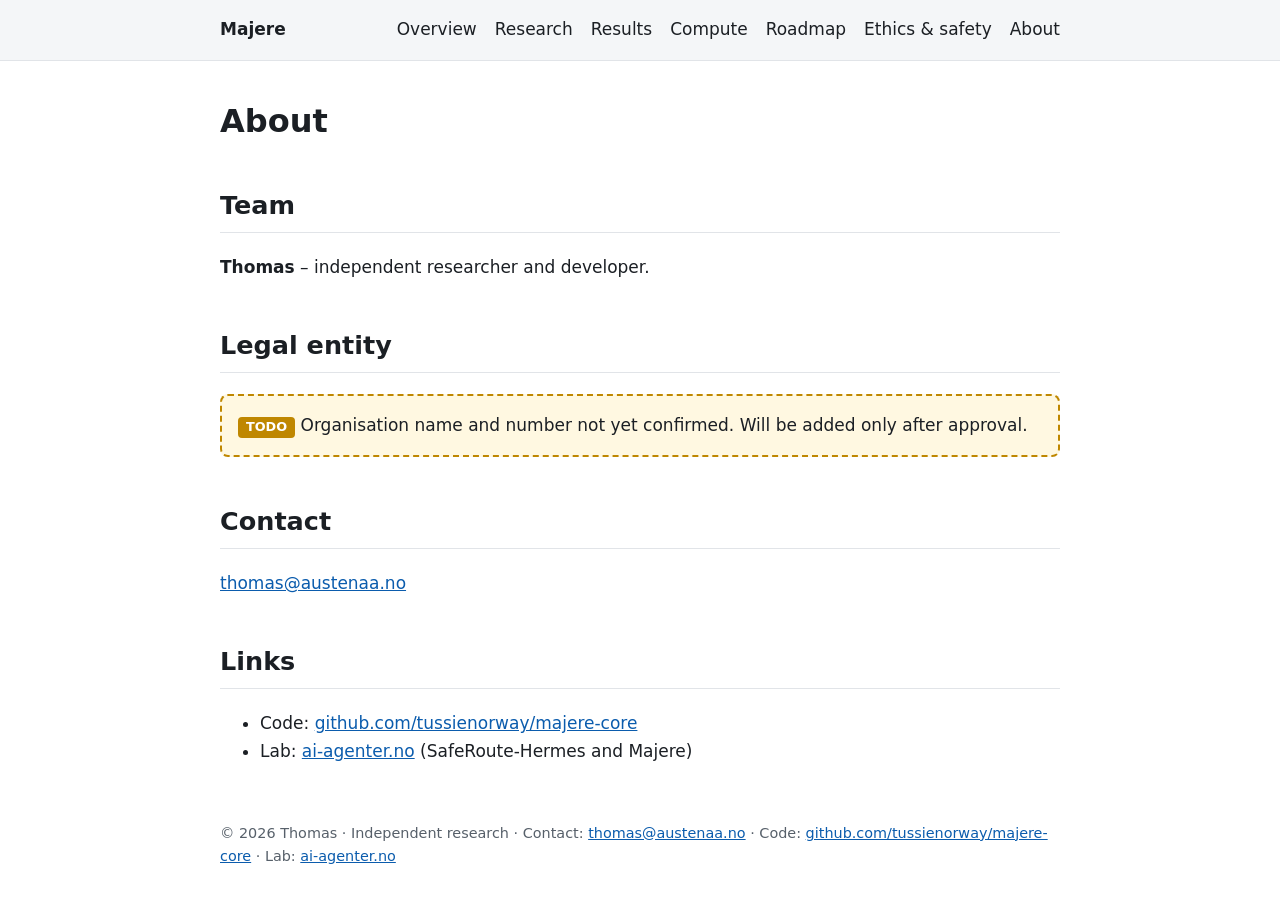
==== about.html @ 30832d52 "Majere project site" ====
<!doctype html><html lang="en"><head><meta charset="utf-8"><meta name="viewport" content="width=device-width,initial-scale=1"><title>About · Majere</title><meta name="description" content="Majere: multi-persona deliberation as an architecture for affect-modulated, self-monitoring language agents. Open, independent research."><link rel="stylesheet" href="style.css"></head><body><header><nav><a class="brand" href="index.html">Majere</a><a href="index.html">Overview</a><a href="research.html">Research</a><a href="results.html">Results</a><a href="compute.html">Compute</a><a href="roadmap.html">Roadmap</a><a href="ethics.html">Ethics &amp; safety</a><a href="about.html">About</a></nav></header><main>
<h1>About</h1>
<h2>Team</h2><p><b>Thomas</b> – independent researcher and developer.</p>
<h2>Legal entity</h2><div class="pending"><span class="tag">TODO</span> Organisation name and number not yet confirmed. Will be added only after approval.</div>
<h2>Contact</h2><p><a href="mailto:thomas@austenaa.no">thomas@austenaa.no</a></p>
<h2>Links</h2><ul><li>Code: <a href="https://github.com/tussienorway/majere-core">github.com/tussienorway/majere-core</a></li><li>Lab: <a href="https://ai-agenter.no">ai-agenter.no</a> (SafeRoute-Hermes and Majere)</li></ul>
</main><footer>© 2026 Thomas · Independent research · Contact: <a href="mailto:thomas@austenaa.no">thomas@austenaa.no</a> · Code: <a href="https://github.com/tussienorway/majere-core">github.com/tussienorway/majere-core</a> · Lab: <a href="https://ai-agenter.no">ai-agenter.no</a></footer></body></html>
---- style.css ----
:root{--fg:#1b1f24;--muted:#57606a;--acc:#0b5cad;--bg:#fff;--soft:#f4f6f8}
*{box-sizing:border-box}body{margin:0;font:17px/1.6 system-ui,-apple-system,Segoe UI,Roboto,sans-serif;color:var(--fg);background:var(--bg)}
header{background:var(--soft);border-bottom:1px solid #e1e4e8}nav,main,footer{max-width:880px;margin:auto;padding:0 20px}
nav{display:flex;gap:18px;align-items:center;height:60px}nav a{color:var(--fg);text-decoration:none}nav .brand{font-weight:700;margin-right:auto}
a{color:var(--acc)}h1{font-size:2rem;line-height:1.25;margin-top:40px}h2{margin-top:44px;border-bottom:1px solid #e1e4e8;padding-bottom:6px}
table{border-collapse:collapse;width:100%;margin:12px 0}th,td{border:1px solid #d0d7de;padding:6px 10px;text-align:left}th{background:var(--soft)}
.pending{border:2px dashed #bf8700;background:#fff8e1;padding:16px;border-radius:8px}.tag{display:inline-block;background:#bf8700;color:#fff;border-radius:4px;padding:0 8px;font-size:.8rem;font-weight:700}
.lead{font-size:1.15rem;color:var(--muted)}footer{color:var(--muted);font-size:.9rem;padding:40px 20px}code{background:var(--soft);padding:1px 5px;border-radius:4px}
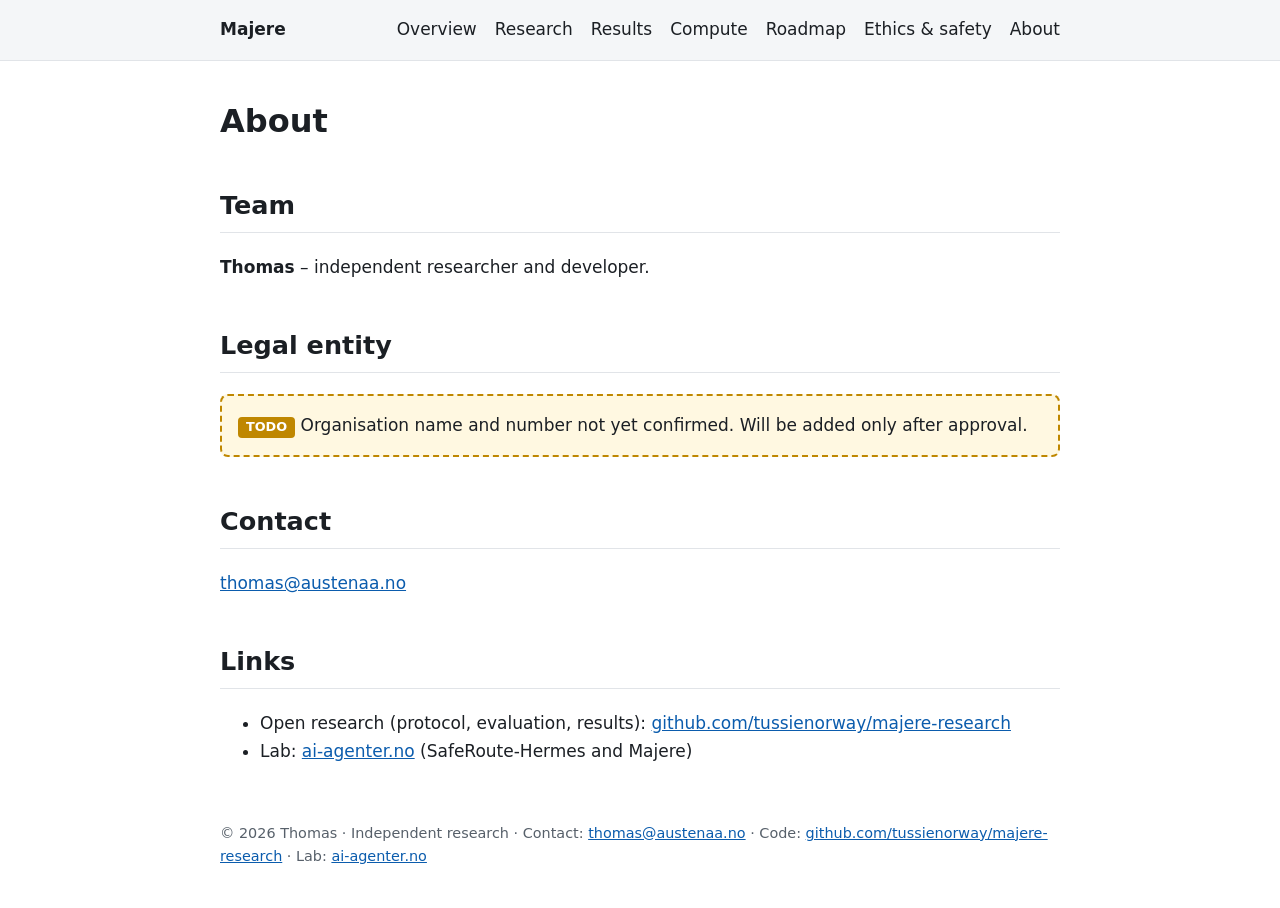
==== commit 05a51f3b: "Link to public majere-research repo" ====
--- a/about.html
+++ b/about.html
@@ -3,5 +3,5 @@
 <h2>Team</h2><p><b>Thomas</b> – independent researcher and developer.</p>
 <h2>Legal entity</h2><div class="pending"><span class="tag">TODO</span> Organisation name and number not yet confirmed. Will be added only after approval.</div>
 <h2>Contact</h2><p><a href="mailto:thomas@austenaa.no">thomas@austenaa.no</a></p>
-<h2>Links</h2><ul><li>Code: <a href="https://github.com/tussienorway/majere-core">github.com/tussienorway/majere-core</a></li><li>Lab: <a href="https://ai-agenter.no">ai-agenter.no</a> (SafeRoute-Hermes and Majere)</li></ul>
-</main><footer>© 2026 Thomas · Independent research · Contact: <a href="mailto:thomas@austenaa.no">thomas@austenaa.no</a> · Code: <a href="https://github.com/tussienorway/majere-core">github.com/tussienorway/majere-core</a> · Lab: <a href="https://ai-agenter.no">ai-agenter.no</a></footer></body></html>+<h2>Links</h2><ul><li>Open research (protocol, evaluation, results): <a href="https://github.com/tussienorway/majere-research">github.com/tussienorway/majere-research</a></li><li>Lab: <a href="https://ai-agenter.no">ai-agenter.no</a> (SafeRoute-Hermes and Majere)</li></ul>
+</main><footer>© 2026 Thomas · Independent research · Contact: <a href="mailto:thomas@austenaa.no">thomas@austenaa.no</a> · Code: <a href="https://github.com/tussienorway/majere-research">github.com/tussienorway/majere-research</a> · Lab: <a href="https://ai-agenter.no">ai-agenter.no</a></footer></body></html>
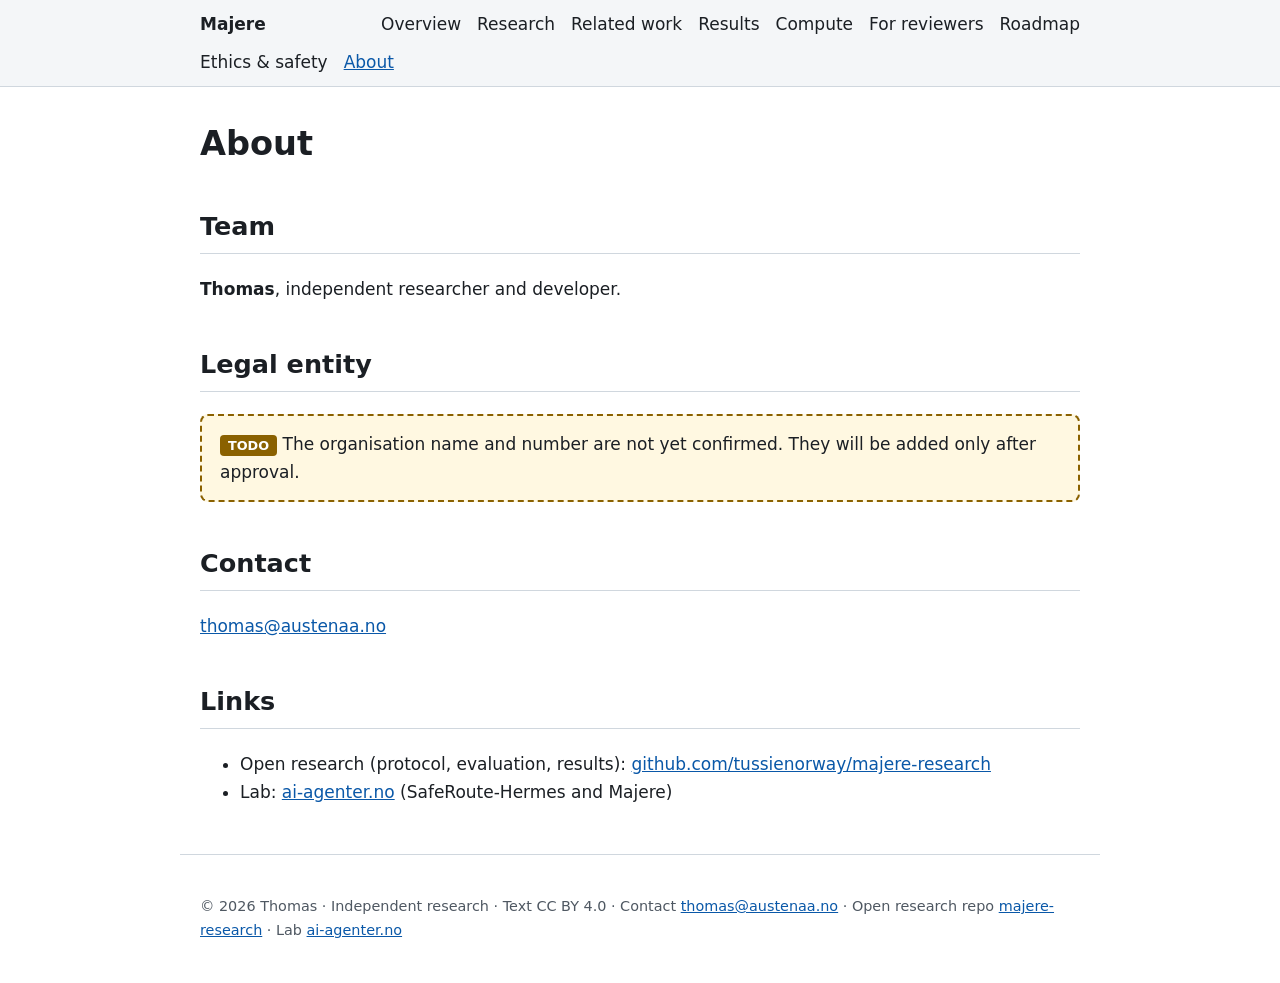
==== commit e0d73cda: "Round 2: reviewer page, related work, cite, SEO/OG, sitemap, favicon, accessible styling" ====
--- a/about.html
+++ b/about.html
@@ -1,7 +1,10 @@
-<!doctype html><html lang="en"><head><meta charset="utf-8"><meta name="viewport" content="width=device-width,initial-scale=1"><title>About · Majere</title><meta name="description" content="Majere: multi-persona deliberation as an architecture for affect-modulated, self-monitoring language agents. Open, independent research."><link rel="stylesheet" href="style.css"></head><body><header><nav><a class="brand" href="index.html">Majere</a><a href="index.html">Overview</a><a href="research.html">Research</a><a href="results.html">Results</a><a href="compute.html">Compute</a><a href="roadmap.html">Roadmap</a><a href="ethics.html">Ethics &amp; safety</a><a href="about.html">About</a></nav></header><main>
-<h1>About</h1>
-<h2>Team</h2><p><b>Thomas</b> – independent researcher and developer.</p>
-<h2>Legal entity</h2><div class="pending"><span class="tag">TODO</span> Organisation name and number not yet confirmed. Will be added only after approval.</div>
+<!doctype html><html lang="en"><head><meta charset="utf-8"><meta name="viewport" content="width=device-width,initial-scale=1">
+<title>About · Majere</title><meta name="description" content="Majere: open, independent research on multi-persona deliberation as an architecture for affect-modulated, self-monitoring language agents. Falsifiable questions, equal-budget baselines, open results."><link rel="canonical" href="https://tussienorway.github.io/majere-site/about.html">
+<meta property="og:type" content="website"><meta property="og:title" content="About · Majere"><meta property="og:description" content="Majere: open, independent research on multi-persona deliberation as an architecture for affect-modulated, self-monitoring language agents. Falsifiable questions, equal-budget baselines, open results."><meta property="og:url" content="https://tussienorway.github.io/majere-site/about.html"><meta property="og:site_name" content="Majere"><meta name="twitter:card" content="summary">
+<link rel="icon" href="favicon.svg" type="image/svg+xml"><link rel="stylesheet" href="style.css"></head>
+<body><a class="skip" href="#main">Skip to content</a><header><nav aria-label="Main"><a class="brand" href="index.html">Majere</a><a href="index.html">Overview</a><a href="research.html">Research</a><a href="related.html">Related work</a><a href="results.html">Results</a><a href="compute.html">Compute</a><a href="reviewers.html">For reviewers</a><a href="roadmap.html">Roadmap</a><a href="ethics.html">Ethics &amp; safety</a><a href="about.html" aria-current="page">About</a></nav></header><main id="main">
+<h1>About</h1><h2>Team</h2><p><b>Thomas</b>, independent researcher and developer.</p>
+<h2>Legal entity</h2><div class="pending"><span class="tag">TODO</span> The organisation name and number are not yet confirmed. They will be added only after approval.</div>
 <h2>Contact</h2><p><a href="mailto:thomas@austenaa.no">thomas@austenaa.no</a></p>
 <h2>Links</h2><ul><li>Open research (protocol, evaluation, results): <a href="https://github.com/tussienorway/majere-research">github.com/tussienorway/majere-research</a></li><li>Lab: <a href="https://ai-agenter.no">ai-agenter.no</a> (SafeRoute-Hermes and Majere)</li></ul>
-</main><footer>© 2026 Thomas · Independent research · Contact: <a href="mailto:thomas@austenaa.no">thomas@austenaa.no</a> · Code: <a href="https://github.com/tussienorway/majere-research">github.com/tussienorway/majere-research</a> · Lab: <a href="https://ai-agenter.no">ai-agenter.no</a></footer></body></html>+</main><footer>© 2026 Thomas · Independent research · Text CC BY 4.0 · Contact <a href="mailto:thomas@austenaa.no">thomas@austenaa.no</a> · Open research repo <a href="https://github.com/tussienorway/majere-research">majere-research</a> · Lab <a href="https://ai-agenter.no">ai-agenter.no</a></footer></body></html>
--- a/style.css
+++ b/style.css
@@ -1,8 +1,24 @@
-:root{--fg:#1b1f24;--muted:#57606a;--acc:#0b5cad;--bg:#fff;--soft:#f4f6f8}
-*{box-sizing:border-box}body{margin:0;font:17px/1.6 system-ui,-apple-system,Segoe UI,Roboto,sans-serif;color:var(--fg);background:var(--bg)}
-header{background:var(--soft);border-bottom:1px solid #e1e4e8}nav,main,footer{max-width:880px;margin:auto;padding:0 20px}
-nav{display:flex;gap:18px;align-items:center;height:60px}nav a{color:var(--fg);text-decoration:none}nav .brand{font-weight:700;margin-right:auto}
-a{color:var(--acc)}h1{font-size:2rem;line-height:1.25;margin-top:40px}h2{margin-top:44px;border-bottom:1px solid #e1e4e8;padding-bottom:6px}
-table{border-collapse:collapse;width:100%;margin:12px 0}th,td{border:1px solid #d0d7de;padding:6px 10px;text-align:left}th{background:var(--soft)}
-.pending{border:2px dashed #bf8700;background:#fff8e1;padding:16px;border-radius:8px}.tag{display:inline-block;background:#bf8700;color:#fff;border-radius:4px;padding:0 8px;font-size:.8rem;font-weight:700}
-.lead{font-size:1.15rem;color:var(--muted)}footer{color:var(--muted);font-size:.9rem;padding:40px 20px}code{background:var(--soft);padding:1px 5px;border-radius:4px}
+:root{--fg:#1b1f24;--muted:#4f5862;--acc:#0a58a8;--bg:#fff;--soft:#f4f6f8;--line:#d0d7de;--warn:#8a6100}
+*{box-sizing:border-box}html{scroll-behavior:smooth}
+body{margin:0;font:17px/1.65 system-ui,-apple-system,"Segoe UI",Roboto,sans-serif;color:var(--fg);background:var(--bg)}
+.skip{position:absolute;left:-999px}.skip:focus{left:8px;top:8px;background:#fff;padding:8px;z-index:9}
+header{background:var(--soft);border-bottom:1px solid var(--line)}
+nav,main,footer{max-width:920px;margin:auto;padding:0 20px}
+nav{display:flex;flex-wrap:wrap;gap:6px 16px;align-items:center;min-height:60px;padding-top:8px;padding-bottom:8px}
+nav a{color:var(--fg);text-decoration:none;padding:2px 0}nav a:hover,nav a[aria-current]{text-decoration:underline;color:var(--acc)}
+nav .brand{font-weight:700;margin-right:auto}
+a{color:var(--acc)}a:focus-visible{outline:3px solid #f2b600;outline-offset:2px}
+h1{font-size:clamp(1.6rem,4vw,2.1rem);line-height:1.25;margin-top:36px}
+h2{margin-top:40px;border-bottom:1px solid var(--line);padding-bottom:6px}
+.lead{font-size:1.15rem;color:var(--muted)}
+.box{border:1px solid var(--line);border-left:5px solid var(--acc);background:var(--soft);padding:14px 18px;border-radius:6px;margin:20px 0}
+.pending{border:2px dashed var(--warn);background:#fff8e1;padding:14px 18px;border-radius:8px}
+.tag{display:inline-block;background:var(--warn);color:#fff;border-radius:4px;padding:0 8px;font-size:.8rem;font-weight:700}
+.cards{display:grid;grid-template-columns:repeat(auto-fit,minmax(230px,1fr));gap:14px}
+.cards a{display:block;border:1px solid var(--line);border-radius:8px;padding:14px;text-decoration:none;color:var(--fg)}.cards a:hover{border-color:var(--acc)}
+.cards b{color:var(--acc)}
+.tablewrap{overflow-x:auto}table{border-collapse:collapse;width:100%;margin:12px 0}th,td{border:1px solid var(--line);padding:6px 10px;text-align:left;vertical-align:top}th{background:var(--soft)}
+pre{background:var(--soft);padding:14px;border-radius:6px;overflow-x:auto;font-size:.9rem}code{background:var(--soft);padding:1px 5px;border-radius:4px}
+ol.refs li{margin-bottom:8px}
+footer{color:var(--muted);font-size:.9rem;padding:40px 20px;border-top:1px solid var(--line);margin-top:48px}
+@media (prefers-color-scheme:dark){:root{--fg:#e6edf3;--muted:#9da7b3;--acc:#58a6ff;--bg:#0d1117;--soft:#161b22;--line:#30363d}.pending{background:#2b2300}}
